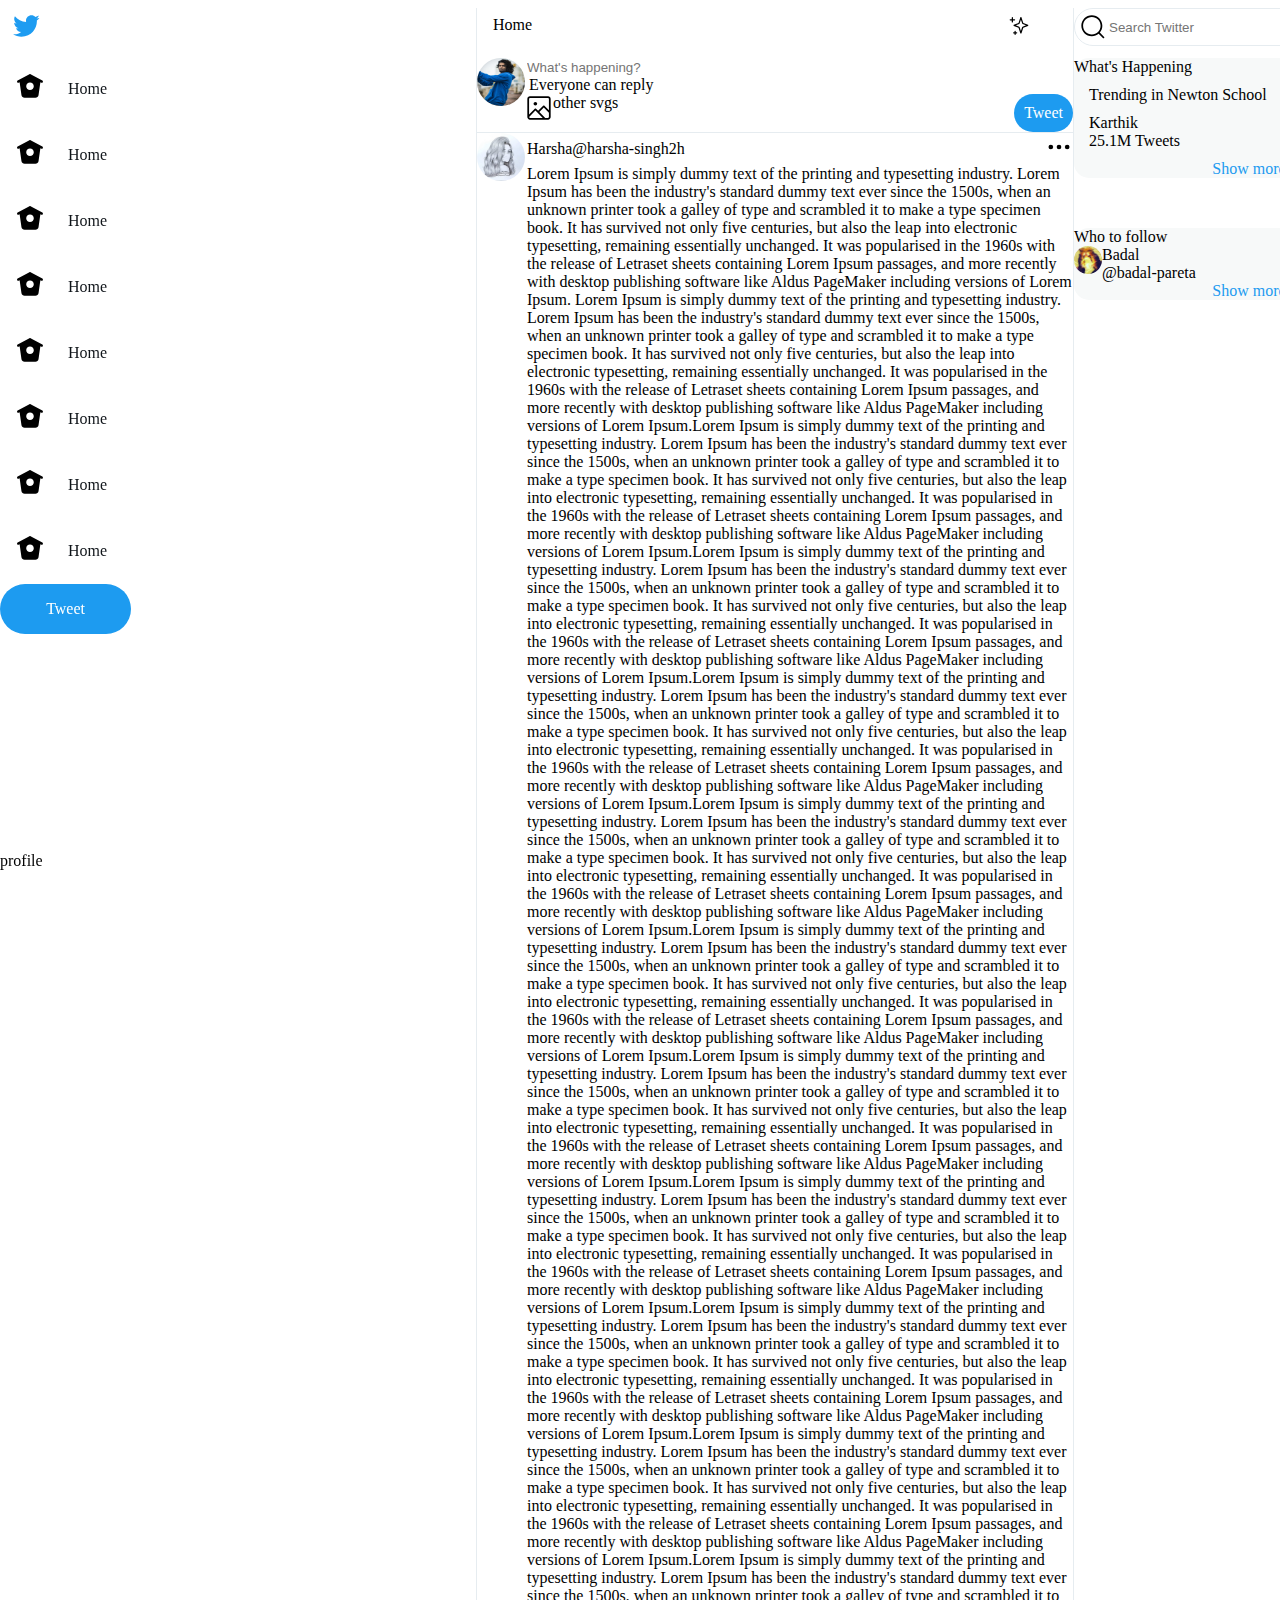
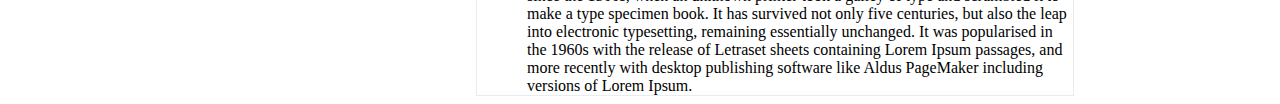
==== index.html @ 601ad422 "file structure change" ====
<!DOCTYPE html>
<html lang="en">
  <head>
    <meta charset="UTF-8" />
    <meta http-equiv="X-UA-Compatible" content="IE=edge" />
    <meta name="viewport" content="width=device-width, initial-scale=1.0" />
    <title>Twitter using flex</title>
    <link rel="stylesheet" href="src/css/style.css" />
    <script src="src/sample.js"></script>
  </head>
  <body>
    <!-- layout -->
    <div class="layout">
      <!-- header -->
      <header>
        <div class="header__container-fixed">
          <div class="header__container">
            <div class="nav__container">
              <div class="nav__container-inner">
                <div class="logo-container">
                  <a href="">
                    <img
                      class="brand"
                      src="src/images/svg/twitter.svg"
                      alt=""
                  /></a>
                </div>
                <div class="nav">
                  <div class="nav__block">
                    <a href="" class="nav__block-link">
                      <img
                        class="logo"
                        src="src/images/svg/home-active.svg"
                        alt=""
                      />
                      <span class="nav__block--name">Home</span>
                    </a>
                  </div>

                  <!-- other nav items -->
                  <div class="nav__block">
                    <a href="" class="nav__block-link">
                      <img
                        class="logo"
                        src="src/images/svg/home-active.svg"
                        alt=""
                      />
                      <span class="nav__block--name">Home</span>
                    </a>
                  </div>
                  <div class="nav__block">
                    <a href="" class="nav__block-link">
                      <img
                        class="logo"
                        src="src/images/svg/home-active.svg"
                        alt=""
                      />
                      <span class="nav__block--name">Home</span>
                    </a>
                  </div>
                  <div class="nav__block">
                    <a href="" class="nav__block-link">
                      <img
                        class="logo"
                        src="src/images/svg/home-active.svg"
                        alt=""
                      />
                      <span class="nav__block--name">Home</span>
                    </a>
                  </div>
                  <div class="nav__block">
                    <a href="" class="nav__block-link">
                      <img
                        class="logo"
                        src="src/images/svg/home-active.svg"
                        alt=""
                      />
                      <span class="nav__block--name">Home</span>
                    </a>
                  </div>
                  <div class="nav__block">
                    <a href="" class="nav__block-link">
                      <img
                        class="logo"
                        src="src/images/svg/home-active.svg"
                        alt=""
                      />
                      <span class="nav__block--name">Home</span>
                    </a>
                  </div>
                  <div class="nav__block">
                    <a href="" class="nav__block-link">
                      <img
                        class="logo"
                        src="src/images/svg/home-active.svg"
                        alt=""
                      />
                      <span class="nav__block--name">Home</span>
                    </a>
                  </div>
                  <div class="nav__block">
                    <a href="" class="nav__block-link">
                      <img
                        class="logo"
                        src="src/images/svg/home-active.svg"
                        alt=""
                      />
                      <span class="nav__block--name">Home</span>
                    </a>
                  </div>
                </div>
              </div>
              <div class="tweet__button">
                <div class="tweet__button-inner">
                  <a href="">
                    <div class="tweet__button-actual">Tweet</div>
                  </a>
                </div>
              </div>
            </div>
            <div class="profile">profile</div>
          </div>
        </div>
      </header>

      <!-- main -->
      <div class="content__main">
        <!-- tweets -->
        <div class="tweets-bar">
          <div class="head__container">
            <div class="head__container-inner">
              <div class="head">
                <div class="head__name">Home</div>
                <div class="top__tweets">
                  <a href=""
                    ><img
                      class="top_tweets-logo"
                      src="src/images/svg/top-tweets.svg"
                      alt=""
                  /></a>
                </div>
              </div>
            </div>
          </div>
          <div class="tweets__container">
            <div class="tweet__main">
              <div>
                <img
                  class="profile"
                  src="src/images/jpeg/profile-pic-1.jpg"
                  alt=""
                  class="author__logo"
                />
              </div>
              <div class="tweet__input">
                <div class="input__text">
                  <input
                    id="tweet-input"
                    type="text"
                    placeholder="What's happening?"
                  />
                </div>
                <div class="tweet__visibility">
                  <div class="tweet__visibility-inner">
                    <img
                      src="src/images/svg/globe.svg"
                      class="tweet__visibility-svg"
                      alt=""
                    />
                    <span class="tweet__visibility-choice"
                      >Everyone can reply</span
                    >
                  </div>
                </div>
                <div class="tweet__addons">
                  <div class="tweet__addons-svgs">
                    <div class="svg__block">
                      <img src="src/images/svg/media.svg" alt="" />
                    </div>
                    <div>other svgs</div>
                  </div>

                  <div class="tweet__addons-button">Tweet</div>
                </div>
              </div>
            </div>
            <div class="tweet__populate">
              <div class="tweet__block">
                <div class="tweet__block-profile">
                  <img
                    class="tweet__logo"
                    src="src/images/jpeg/harsha.jpg"
                    alt=""
                  />
                </div>
                <div class="tweet__block-content">
                  <div class="tweet__block-misc">
                    <div class="tweet__block-slug">
                      <div class="tweet__block-author-details">
                        <div class="tweet__block-author-name">Harsha</div>
                        <div class="tweet__block-author-slug">
                          @harsha-singh
                        </div>
                      </div>
                      <div class="tweet__block-publish-time">2h</div>
                    </div>
                    <div class="tweet__block-ellipsis">
                      <img
                        class="ellipsis"
                        src="src/images/svg/kebab-menu.svg"
                        alt=""
                      />
                    </div>
                  </div>
                  <div class="tweet__block-tweet">
                    Lorem Ipsum is simply dummy text of the printing and
                    typesetting industry. Lorem Ipsum has been the industry's
                    standard dummy text ever since the 1500s, when an unknown
                    printer took a galley of type and scrambled it to make a
                    type specimen book. It has survived not only five centuries,
                    but also the leap into electronic typesetting, remaining
                    essentially unchanged. It was popularised in the 1960s with
                    the release of Letraset sheets containing Lorem Ipsum
                    passages, and more recently with desktop publishing software
                    like Aldus PageMaker including versions of Lorem Ipsum.
                    Lorem Ipsum is simply dummy text of the printing and
                    typesetting industry. Lorem Ipsum has been the industry's
                    standard dummy text ever since the 1500s, when an unknown
                    printer took a galley of type and scrambled it to make a
                    type specimen book. It has survived not only five centuries,
                    but also the leap into electronic typesetting, remaining
                    essentially unchanged. It was popularised in the 1960s with
                    the release of Letraset sheets containing Lorem Ipsum
                    passages, and more recently with desktop publishing software
                    like Aldus PageMaker including versions of Lorem Ipsum.Lorem
                    Ipsum is simply dummy text of the printing and typesetting
                    industry. Lorem Ipsum has been the industry's standard dummy
                    text ever since the 1500s, when an unknown printer took a
                    galley of type and scrambled it to make a type specimen
                    book. It has survived not only five centuries, but also the
                    leap into electronic typesetting, remaining essentially
                    unchanged. It was popularised in the 1960s with the release
                    of Letraset sheets containing Lorem Ipsum passages, and more
                    recently with desktop publishing software like Aldus
                    PageMaker including versions of Lorem Ipsum.Lorem Ipsum is
                    simply dummy text of the printing and typesetting industry.
                    Lorem Ipsum has been the industry's standard dummy text ever
                    since the 1500s, when an unknown printer took a galley of
                    type and scrambled it to make a type specimen book. It has
                    survived not only five centuries, but also the leap into
                    electronic typesetting, remaining essentially unchanged. It
                    was popularised in the 1960s with the release of Letraset
                    sheets containing Lorem Ipsum passages, and more recently
                    with desktop publishing software like Aldus PageMaker
                    including versions of Lorem Ipsum.Lorem Ipsum is simply
                    dummy text of the printing and typesetting industry. Lorem
                    Ipsum has been the industry's standard dummy text ever since
                    the 1500s, when an unknown printer took a galley of type and
                    scrambled it to make a type specimen book. It has survived
                    not only five centuries, but also the leap into electronic
                    typesetting, remaining essentially unchanged. It was
                    popularised in the 1960s with the release of Letraset sheets
                    containing Lorem Ipsum passages, and more recently with
                    desktop publishing software like Aldus PageMaker including
                    versions of Lorem Ipsum.Lorem Ipsum is simply dummy text of
                    the printing and typesetting industry. Lorem Ipsum has been
                    the industry's standard dummy text ever since the 1500s,
                    when an unknown printer took a galley of type and scrambled
                    it to make a type specimen book. It has survived not only
                    five centuries, but also the leap into electronic
                    typesetting, remaining essentially unchanged. It was
                    popularised in the 1960s with the release of Letraset sheets
                    containing Lorem Ipsum passages, and more recently with
                    desktop publishing software like Aldus PageMaker including
                    versions of Lorem Ipsum.Lorem Ipsum is simply dummy text of
                    the printing and typesetting industry. Lorem Ipsum has been
                    the industry's standard dummy text ever since the 1500s,
                    when an unknown printer took a galley of type and scrambled
                    it to make a type specimen book. It has survived not only
                    five centuries, but also the leap into electronic
                    typesetting, remaining essentially unchanged. It was
                    popularised in the 1960s with the release of Letraset sheets
                    containing Lorem Ipsum passages, and more recently with
                    desktop publishing software like Aldus PageMaker including
                    versions of Lorem Ipsum.Lorem Ipsum is simply dummy text of
                    the printing and typesetting industry. Lorem Ipsum has been
                    the industry's standard dummy text ever since the 1500s,
                    when an unknown printer took a galley of type and scrambled
                    it to make a type specimen book. It has survived not only
                    five centuries, but also the leap into electronic
                    typesetting, remaining essentially unchanged. It was
                    popularised in the 1960s with the release of Letraset sheets
                    containing Lorem Ipsum passages, and more recently with
                    desktop publishing software like Aldus PageMaker including
                    versions of Lorem Ipsum.Lorem Ipsum is simply dummy text of
                    the printing and typesetting industry. Lorem Ipsum has been
                    the industry's standard dummy text ever since the 1500s,
                    when an unknown printer took a galley of type and scrambled
                    it to make a type specimen book. It has survived not only
                    five centuries, but also the leap into electronic
                    typesetting, remaining essentially unchanged. It was
                    popularised in the 1960s with the release of Letraset sheets
                    containing Lorem Ipsum passages, and more recently with
                    desktop publishing software like Aldus PageMaker including
                    versions of Lorem Ipsum.Lorem Ipsum is simply dummy text of
                    the printing and typesetting industry. Lorem Ipsum has been
                    the industry's standard dummy text ever since the 1500s,
                    when an unknown printer took a galley of type and scrambled
                    it to make a type specimen book. It has survived not only
                    five centuries, but also the leap into electronic
                    typesetting, remaining essentially unchanged. It was
                    popularised in the 1960s with the release of Letraset sheets
                    containing Lorem Ipsum passages, and more recently with
                    desktop publishing software like Aldus PageMaker including
                    versions of Lorem Ipsum.Lorem Ipsum is simply dummy text of
                    the printing and typesetting industry. Lorem Ipsum has been
                    the industry's standard dummy text ever since the 1500s,
                    when an unknown printer took a galley of type and scrambled
                    it to make a type specimen book. It has survived not only
                    five centuries, but also the leap into electronic
                    typesetting, remaining essentially unchanged. It was
                    popularised in the 1960s with the release of Letraset sheets
                    containing Lorem Ipsum passages, and more recently with
                    desktop publishing software like Aldus PageMaker including
                    versions of Lorem Ipsum.Lorem Ipsum is simply dummy text of
                    the printing and typesetting industry. Lorem Ipsum has been
                    the industry's standard dummy text ever since the 1500s,
                    when an unknown printer took a galley of type and scrambled
                    it to make a type specimen book. It has survived not only
                    five centuries, but also the leap into electronic
                    typesetting, remaining essentially unchanged. It was
                    popularised in the 1960s with the release of Letraset sheets
                    containing Lorem Ipsum passages, and more recently with
                    desktop publishing software like Aldus PageMaker including
                    versions of Lorem Ipsum.
                  </div>
                </div>
              </div>
            </div>
          </div>
        </div>
        <!-- misc -->
        <div class="misc-bar">
          <div class="search">
            <div class="search__padding">
              <div class="search__icon">
                <img
                  class="search__icon-svg"
                  src="src/images/svg/search.svg"
                  alt=""
                />
              </div>
              <div class="search__input">
                <input
                  class="search__input-box"
                  type="text"
                  placeholder="Search Twitter"
                />
              </div>
            </div>
          </div>
          <div class="misc__inner">
            <!-- <div class="whats-happening">
              <div class="whats-happening__block">
                <div class="whats-happening__heading">What's happening</div>
              </div>

              <div class="whats-happening__block">
                <div class="whats-happening__meta-information">
                  Trending in India
                </div>
                <div class="whats-happening__trend-name">#Spiderman</div>
                <div class="whats-happening__meta-information">210K tweets</div>
              </div>

              <div class="whats-happening__block">
                <div class="whats-happening__meta-information">
                  Trending in India
                </div>
                <div class="whats-happening__trend-name">#NewtonSchool</div>
                <div class="whats-happening__meta-information">50K tweets</div>
              </div>

              <div class="whats-happening__block">
                <div class="whats-happening__meta-information">
                  Trending - Trending
                </div>
                <div class="whats-happening__trend-name">#TobyMaquire</div>
                <div class="whats-happening__meta-information">500K tweets</div>
              </div>

              <div class="whats-happening__block">
                <div class="whats-happening__meta-information"></div>
                <div class="whats-happening__trend-name">#Ashes</div>
                <div class="whats-happening__meta-information">210k tweets</div>
              </div>

              <div class="whats-happening__block">
                <div class="whats-happening__footer">
                  <a href="">Show more</a>
                </div>
              </div>
            </div>
            <div class="who-to-follow">
              <div class="who-to-follow__block">
                <div class="who-to-follow__heading">Who to follow</div>
              </div>

              <div class="who-to-follow__block">
                <div class="who-to-follow__inner-left">
                  <img
                    class="who-to-follow__author-logo"
                    src="../src/images/jpeg/harsha.jpg"
                    alt=""
                  />
                  <div class="who-to-follow__content">
                    <div>
                      <div class="who-to-follow__author-name">Harsha</div>
                      <div class="who-to-follow__author-slug">
                        @harsha-singh
                      </div>
                    </div>
                  </div>
                </div>
                <div class="who-to-follow__button">Follow</div>
              </div>

              <div class="who-to-follow__block">
                <div class="who-to-follow__inner-left">
                  <img
                    class="who-to-follow__author-logo"
                    src="../src/images/jpeg/badal.png"
                    alt=""
                  />
                  <div class="who-to-follow__content">
                    <div>
                      <div class="who-to-follow__author-name">Badal</div>
                      <div class="who-to-follow__author-slug">
                        @badal-pareta
                      </div>
                    </div>
                  </div>
                </div>
                <div class="who-to-follow__button">Follow</div>
              </div>

              <div class="who-to-follow__block">
                <div class="who-to-follow__inner-left">
                  <img
                    class="who-to-follow__author-logo"
                    src="../src/images/jpeg/tuhin.jpg"
                    alt=""
                  />
                  <div class="who-to-follow__content">
                    <div>
                      <div class="who-to-follow__author-name">Tuhin</div>
                      <div class="who-to-follow__author-slug">
                        @tuhin-bhomwick
                      </div>
                    </div>
                  </div>
                </div>
                <div class="who-to-follow__button">Follow</div>
              </div>

              <div class="who-to-follow__block">
                <div class="who-to-follow__inner-left">
                  <img
                    class="who-to-follow__author-logo"
                    src="../src/images/jpeg/raghav.jpg"
                    alt=""
                  />
                  <div class="who-to-follow__content">
                    <div>
                      <div class="who-to-follow__author-name">Raghav</div>
                      <div class="who-to-follow__author-slug">
                        @ragavendhar-chouhan
                      </div>
                    </div>
                  </div>
                </div>
                <div class="who-to-follow__button">Follow</div>
              </div>
            </div> -->
            <div class="whats-happening">
                        <div class="whats-happening__head">
                            What's Happening
                        </div>
                        <div class="whats-happening__block">
                            <div class="whats-happening__slug">
                                <div class="whats-happening__head__slug-misc">
                                    Trending in Newton School
                                </div>
                                <div class="whats-happening__head__slug-ellipsis">
                                    <img class = "ellpisis" src="src/images/svg/kebab-menu.svg" alt="">
                                </div>
                            </div>
                            <div class="whats-happening__content">
                                Karthik
                            </div>
                            <div class="whats-happening__slug">
                                25.1M Tweets
                            </div>
                        </div>
                        <div class="whats-happening__show-more">
                            <a href=""> Show more</a>
                        </div>
                    </div>
                    <div class="whats-happening">
                        <div class="whats-happening__head">
                            Who to follow
                        </div>
                        <div class="who-to-follow__block">
                            <div class="who-to-follow__left">
                                <div class="who-to-follow__image">
                                    <img src="src/images/jpeg/badal.png" alt="">
                                </div>
                                <div class="whats-happening__profile">
                                    <div class="who-to-follow__author-name">
                                        Badal
                                    </div>
                                    <div class="who-to-follow__author-slug">
                                        @badal-pareta
                                    </div>
                                </div>
                            </div>
                            <div class="who-to-follow__right">
                                <div class="follow">Follow</div>
                            </div>
                        </div>
                        <div class="whats-happening__show-more">
                            <a href=""> Show more</a>
                        </div>
                    </div>
          </div>
        </div>
      </div>
    </div>
  </body>
</html>
---- src/css/style.css ----
:root {
    --twitter-blue: #1D9BF0;
    --primary-white: white;
    --primary-grey: #F7F9F9;
    --hover-grey: rgba(15, 20, 25, 0.1);
    --primary-black :rgb(15, 20, 25);
}
* {
    box-sizing: border-box;
}
body {
    /* position: absolute; */
    width: 100vw;
}
a {
    text-decoration: none;
    color: var(--twitter-blue);
}
input {
    border: 0px solid;
}
textarea:focus, input:focus {
    outline: none;
}
.layout {
    display: flex;
    width: 100vw;
    flex-direction: row;
    justify-content: center;
    
}

header{
    /* flex-basis: auto; */
    flex-basis: 468px;
    /* flex-shrink:0; */
    height:100vh;
    display: flex;
    justify-content: flex-end;
    align-content: flex-end;
}
.header__container-fixed {
    display: flex;
    flex-basis: 275px;
    top: 0;
    left:0;
    bottom:0;
    position: fixed;
    /* width:100%; */
    height: 100vh;
}
.header__container {
    flex-basis: 150px;;
    display: flex;
    flex-direction: column;
    justify-content: space-between;
    align-content: flex-end;
    height: 100%;
    width: 100%;
}

.nav__container {
    display: flex;
    flex-direction: column;
}
.nav__container-inner {
    display: flex;
    flex-direction: column;
}
.logo-container {
    display: flex;
    padding: 12px;
}
.brand {
    height: 28px;
    filter: invert(48%) sepia(81%) saturate(2816%) hue-rotate(183deg) brightness(104%) contrast(89%);
}
.logo {
    height: 28px;
}





.nav {
    display: flex;
    flex-direction: column;
    align-content: center;
    
}
.nav__block {
    padding: 1rem;
    display: flex;
    align-content: center;
}
.nav__block:hover {
    border-radius: 9999px;
    background-color: var(--hover-grey);
}
.nav__block-link {
    display: flex;
    align-content: center;
    color: var(--primary-black);
}
.nav__block--name {
    padding: 0.5rem;
    margin-left: 1rem;
}

.tweet__button {
    display: flex;
    justify-content: center;
    background-color: var(--twitter-blue);
    color: var(--primary-white);
    border-radius: 9999px;
    padding: 1rem;

}
.tweet__button-actual {
    color: var(--primary-white);
}
.content__main{
    flex-basis: 568px;
    flex-grow: 1;
    display: flex;
    overflow: auto;
}

.tweets-bar{
    border-left: 1px solid #e6ecf0;
    border-right: 1px solid #e6ecf0;
    display:flex;
    flex-direction: column;
    flex-basis: 598px;
    flex-shrink:0;
}
.head__container {
    
}
.head__container-inner {
    position: fixed;
    top: 0;
    background-color: white;
    width:568px;

}

.head {
   
    display: flex;
    justify-content: space-between;
    padding: 1rem;
}

.head__name {

}

.top__tweets {
    width: 20px;
    height: 20px;
}
.top__tweets-logo{
   
}

.tweets__container {
    margin-top: 50px;
    /* position: absolute; */
    overflow-y: auto;
    flex-grow: 1;
    display: flex;
    flex-direction: column;
}

.tweet__main {
    display: flex;
    width: 100%;
    border-bottom: 1px solid #e6ecf0;
}

.profile {
    height: 48px;
    width: 48px;
    /* object-fit: fill; */
    border-radius: 50%;
}
.tweet__input {
    display: flex;
    flex-direction: column;
    width: 100%;
    
}

.input__text {
    width: 100%;
}

input {
    width: 80%;
}

.tweet__addons {
    display: flex;
    justify-content: space-between;
}
.tweet__addons-svgs {
    display: flex;
    flex-direction: row;
}

.svg__block {
    width: 28px;
    height: 28px;
}
.tweet__addons-button {
    border-radius: 9999px;
    padding: 10px;
    background-color: var(--twitter-blue);
    color: var(--primary-white);
}

.tweet__populate {
    display: flex;
    flex-direction: column;
}

.tweet__block {
    display: flex;
    border-bottom: 1px solid #e6ecf0;
}

.tweet__block-profile {
    width: 48px;
    height: 48px;
    margin-right: 2px;
}
.tweet__logo {
    width: 48px;
    height: 48px;
    border-radius: 50%;
    object-fit: fill;
}

.tweet__block-content {
    display: flex;
    flex-direction: column;
    width: 100%;
    
    
}
.tweet__block-misc {
    display: flex;
    justify-content: space-between;
    align-items: center;
}
.tweet__block-slug {
    display: flex;
    
   
}

.tweet__block-author-details {
    display: flex;
    
}

.tweet__block-author-slug {

}

.tweet__block-publish-time {

}

.tweet__block-ellipsis img{
    width: 28px;
    height: 28px;
}

.tweet__block-tweet {

}

.misc-bar{
    width: 350px;
    display: flex;
    flex-shrink: 0;
    flex-direction: column;
}
.search{
    position: fixed;
    width: 350px;
    border: 1px solid #e6ecf0;
    border-radius: 9999px;
    display: flex;
    background-color: var(--primary-white);
}
.search__padding {
    display: flex;
    align-content: center;
    padding: 4px;
}

.search__icon {
    width: 28px;
    height: 28px;
}
.search__icon-svg {
    width: 28px;
    height: 28px;
}

.search__input {
    border: 0px solid;
    display: flex;
    align-content: center;
    width: 100%;
}
.search__input-box {
    padding: 2px;
    width: 100%;
}

.misc__inner {
    display: flex;
    flex-direction: column;
}
.whats-happening {
    margin-top: 50px;
    display: flex;
    flex-direction: column;
    border-radius: 15px;
    background-color: var(--primary-grey);
}

.whats-happening__head {
    display: flex;
    
    width: 100%;
}

.whats-happening__block {
    padding: 10px 15px;
}

.whats-happening__block:not(:first-child):hover {
    background-color: #E7E7E8;
    cursor: pointer;
    
}
.whats-happening__show-more:hover {
    background-color: #E7E7E8;
    cursor: pointer;
    border-radius: 0 0 15px 15px;
}
.whats-happening__slug {
    display: flex;
    justify-content: space-between;
}

.whats-happening__head__slug {

}

.whats-happening__head__slug-ellipsis {
    height: 28px;
    width: 28px;
}
.whats-happening__head__slug-ellipsis:hover {
    border-radius: 50%;
    background-color: blue;
}

.ellipsis{
    width: 28px;
    height: 28px;
}
.whats-happening__show-more {
    display: flex;
    justify-content: center;
}
.who-to-follow__block {
    display: flex;
    justify-content: space-between;
}
.who-to-follow__block:not(:first-child):hover {
    background-color: #E7E7E8;
    cursor: pointer;
    
}
.who-to-follow__left {
    display: flex;

}

.who-to-follow__image {
    height: 28px;
    width: 28px;
   
}

.who-to-follow__image img{
    height: 28px;
    width: 28px;
    border-radius: 50%;
    object-fit: fill;
}

.who-to-follow__profile {

}
/* .whats-happening {
    background-color: #F7F9F9;
    border-radius: 15px;
    margin-top: 10px;
}

.whats-happening__block {
    padding: 10px 15px;
}

.whats-happening__block a {
    color: #37A6F1;
    text-decoration: none;
}
.whats-happening__block:not(:first-child):hover {
    background-color: #E7E7E8;
    cursor: pointer;
    
}
.whats-happening__block:last-child:hover {
    background-color: #E7E7E8;
    cursor: pointer;
    border-radius: 0 15px 0 15px;
}

.whats-happening__heading {
    font-size: 19px;
    font-weight: 800;
    color: #0F1419;
}

.whats-happening__meta-information {
    font-size: 13px;
    font-weight: 400;
    color: #536471;
}

.whats-happening__trend-name {
    font-size: 15px;
    font-weight: 700;
    color: #000000;
    margin-bottom: 5px;
    margin-top: 5px;
}

.who-to-follow {
    background-color: #F7F9F9;
    border-radius: 15px;
    margin-top: 10px;
}

.who-to-follow__block {
    padding: 10px 15px;
    display: flex;
    align-items: center;
}
.who-to-follow__block:not(:first-child):hover {
    background-color: #E7E7E8;
    cursor: pointer;
}
.who-to-follow__block:last-child:hover {
    background-color: #E7E7E8;
    cursor: pointer;
    border-radius: 0 15px 0 15px;
}


.who-to-follow__author-logo {
    width: 49px;
    height: 49px;
    border-radius: 50%;
    object-fit: fill;
    margin-right: 10px;
}

.who-to-follow__content {
    
}
.who-to-follow__author-name {
    font-size: 15px;
    font-weight: 700;
    color: #000000;
    margin-bottom: 5px;
    margin-top: 5px;
}

.who-to-follow__author-slug {
    
}
.who-to-follow__heading {
    font-size: 19px;
    font-weight: 800;
    color: #0F1419;
}

.who-to-follow__button {
    
} */


@media (max-width: 1286) {
    .header__container-fixed {
        width: 150px;
    }
    .nav__block--name {
        visibility: hidden;
        flex: fit-content;
    }
}
@media (max-width: 1000px) {
    .misc-bar {
        visibility: hidden;
    }
}

/* @media (max-width:){

} */
@media (max-height: 700px) {

}

@media (max-height: 620px) {

}
@media (max-height: 500px) {

}
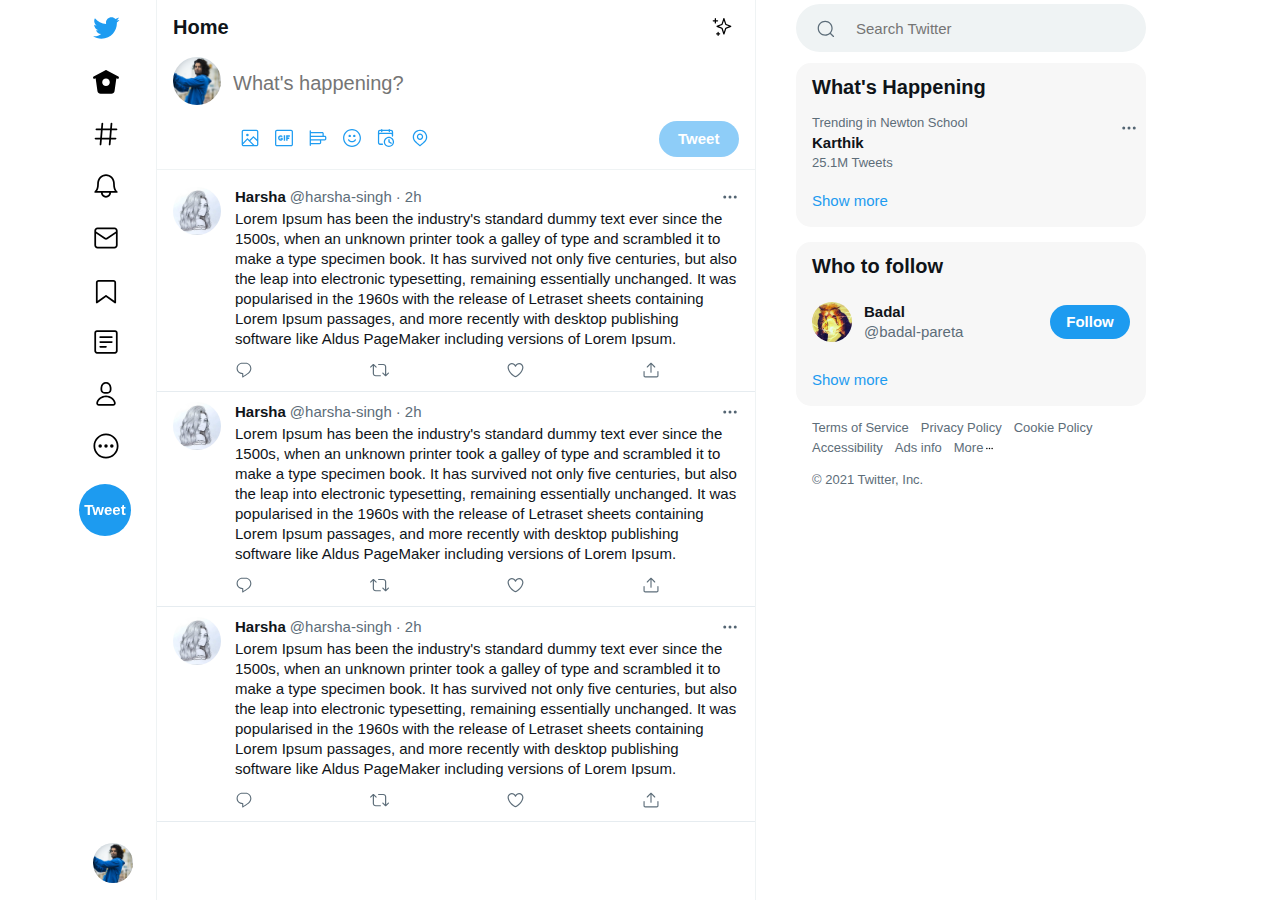
==== commit c6258f49: "Css Updated" ====
--- a/index.html
+++ b/index.html
@@ -5,505 +5,486 @@
     <meta http-equiv="X-UA-Compatible" content="IE=edge" />
     <meta name="viewport" content="width=device-width, initial-scale=1.0" />
     <title>Twitter using flex</title>
-    <link rel="stylesheet" href="src/css/style.css" />
-    <script src="src/sample.js"></script>
+    <!-- <link rel="stylesheet" href="src/css/style.css" /> -->
+    <link rel="stylesheet" href="./src/css/blocks/test.css">
+    <link rel="stylesheet" href="./src/css/blocks/layout.css">
+    <link rel="stylesheet" href="./src/css/blocks/global.css">
+    <!-- <link rel="stylesheet" href="./src/css/blocks/header.css">
+    <link rel="stylesheet" href="./src/css/blocks/main.css">
+    <link rel="stylesheet" href="./src/css/blocks/tweet-input.css">
+    <link rel="stylesheet" href="./src/css/blocks/tweet-populate.css">
+    <link rel="stylesheet" href="./src/css/blocks/misc-bar.css">
+    <link rel="stylesheet" href="./src/css/blocks/whats-happening.css">
+    <link rel="stylesheet" href="./src/css/blocks/who-to-follow.css">
+    <link rel="stylesheet" href="./src/css/blocks/screen-responsive.css">
+    <link rel="stylesheet" href="./src/css/blocks/device-responsive.css"> -->
+    <!-- <script src="./script.js"></script> -->
+    <style>
+      @font-face {
+      font-family: TwitterChirpExtendedHeavy;
+      src: url(https://abs.twimg.com/fonts/v1/chirp-extended-heavy-web.woff2) format('woff2');
+      src: url(https://abs.twimg.com/fonts/v1/chirp-extended-heavy-web.woff) format('woff');
+      font-weight: 800;
+      font-style: 'normal';
+      font-display: 'swap';
+    }
+    @font-face {
+      font-family: TwitterChirp;
+      src: url(https://abs.twimg.com/fonts/v2/chirp-regular-web.woff2) format('woff2');
+      src: url(https://abs.twimg.com/fonts/v2/chirp-regular-web.woff) format('woff');
+      font-weight: 400;
+      font-style: 'normal';
+      font-display: 'swap';
+    }
+    @font-face {
+      font-family: TwitterChirp;
+      src: url(https://abs.twimg.com/fonts/v2/chirp-medium-web.woff2) format('woff2');
+      src: url(https://abs.twimg.com/fonts/v2/chirp-medium-web.woff) format('woff');
+      font-weight: 500;
+      font-style: 'normal';
+      font-display: 'swap';
+    }
+    @font-face {
+      font-family: TwitterChirp;
+      src: url(https://abs.twimg.com/fonts/v2/chirp-bold-web.woff2) format('woff2');
+      src: url(https://abs.twimg.com/fonts/v2/chirp-bold-web.woff) format('woff');
+      font-weight: 700;
+      font-style: 'normal';
+      font-display: 'swap';
+    }
+    @font-face {
+      font-family: TwitterChirp;
+      src: url(https://abs.twimg.com/fonts/v2/chirp-heavy-web.woff2) format('woff2');
+      src: url(https://abs.twimg.com/fonts/v2/chirp-heavy-web.woff) format('woff');
+      font-weight: 800;
+      font-style: 'normal';
+      font-display: 'swap';
+    }
+    </style>  
   </head>
   <body>
-    <!-- layout -->
-    <div class="layout">
-      <!-- header -->
-      <header>
-        <div class="header__container-fixed">
-          <div class="header__container">
-            <div class="nav__container">
-              <div class="nav__container-inner">
-                <div class="logo-container">
-                  <a href="">
-                    <img
-                      class="brand"
-                      src="src/images/svg/twitter.svg"
-                      alt=""
-                  /></a>
+      <div class="layout">
+          <div class="one">
+            <div class="one__one">
+              <div class="one__one-inner">
+                <div class="top">
+                  <div class="logo-box">
+                    <h1 class="logo__container">
+                      <img class = "twitter" src="./src/images/svg/twitter.svg" alt="">
+                    </h1>
+                  </div>
+                  <div class="nav">
+                    <div class="options__container">
+                      <a class="options">
+                        <div class="menu__item">
+                          <div class="menu__item-hover">
+                            <img class = "icons" src="./src/images/svg/home-active.svg" alt="">
+                            <span class="icon__desc--active">Home</span>
+                          </div>
+                        </div>
+                      </a>
+                      <a class="options">
+                        <div class="menu__item">
+                          <span class="menu__item-hover">
+                            <img class = "icons" src="./src/images/svg/explore.svg" alt="">
+                            <span class="icon__desc">Explore</span>
+                          </span>
+                        </div>
+                      </a>
+                      <a class="options">
+                        <div class="menu__item">
+                          <span class="menu__item-hover">
+                            <img class = "icons" src="./src/images/svg/notifications.svg" alt="">
+                            <span class="icon__desc">Notifications</span>
+                          </span>
+                        </div>
+                      </a>
+                      <a class="options">
+                        <div class="menu__item">
+                          <span class="menu__item-hover">
+                            <img class = "icons" src="./src/images/svg/messages.svg" alt="">
+                            <span class="icon__desc">Messages</span>
+                          </span>
+                        </div>
+                      </a>
+                      <a class="options extra__menu extra__menu-2">
+                        <div class="menu__item">
+                          <span class="menu__item-hover">
+                            <img class = "icons" src="./src/images/svg/bookmarks.svg" alt="">
+                            <span class="icon__desc">Bookmarks</span>
+                          </span>
+                        </div>
+                      </a>
+                      <a class="options extra__menu extra__menu-2">
+                        <div class="menu__item">
+                          <span class="menu__item-hover">
+                            <img class = "icons" src="./src/images/svg/lists.svg" alt="">
+                            <span class="icon__desc">Lists</span>
+                          </span>
+                        </div>
+                      </a>
+                      <a class="options extra__menu-2">
+                        <div class="menu__item"><span class="menu__item-hover">
+                          <img class = "icons" src="./src/images/svg/profile.svg" alt="">
+                          <span class="icon__desc">profile</span>
+                        </span>
+                        </div>
+                      </a>
+                      <a class="options extra__menu-2">
+                        <div class="menu__item">
+                          <span class="menu__item-hover">
+                            <img class = "icons" src="./src/images/svg/more.svg" alt="">
+                            <span class="icon__desc">More</span></div>
+                          </span>
+                      </a>
+                    </div>
+                    <div class="button">
+                      <div class="tweet-button__primary">
+                        <span class="tweet__now">Tweet</span>
+                      </div>
+                    </div>
+                    <!-- <div class="button--alternative"></div> -->
+                  </div>
                 </div>
-                <div class="nav">
-                  <div class="nav__block">
-                    <a href="" class="nav__block-link">
-                      <img
-                        class="logo"
-                        src="src/images/svg/home-active.svg"
-                        alt=""
-                      />
-                      <span class="nav__block--name">Home</span>
-                    </a>
-                  </div>
-
-                  <!-- other nav items -->
-                  <div class="nav__block">
-                    <a href="" class="nav__block-link">
-                      <img
-                        class="logo"
-                        src="src/images/svg/home-active.svg"
-                        alt=""
-                      />
-                      <span class="nav__block--name">Home</span>
-                    </a>
-                  </div>
-                  <div class="nav__block">
-                    <a href="" class="nav__block-link">
-                      <img
-                        class="logo"
-                        src="src/images/svg/home-active.svg"
-                        alt=""
-                      />
-                      <span class="nav__block--name">Home</span>
-                    </a>
-                  </div>
-                  <div class="nav__block">
-                    <a href="" class="nav__block-link">
-                      <img
-                        class="logo"
-                        src="src/images/svg/home-active.svg"
-                        alt=""
-                      />
-                      <span class="nav__block--name">Home</span>
-                    </a>
-                  </div>
-                  <div class="nav__block">
-                    <a href="" class="nav__block-link">
-                      <img
-                        class="logo"
-                        src="src/images/svg/home-active.svg"
-                        alt=""
-                      />
-                      <span class="nav__block--name">Home</span>
-                    </a>
-                  </div>
-                  <div class="nav__block">
-                    <a href="" class="nav__block-link">
-                      <img
-                        class="logo"
-                        src="src/images/svg/home-active.svg"
-                        alt=""
-                      />
-                      <span class="nav__block--name">Home</span>
-                    </a>
-                  </div>
-                  <div class="nav__block">
-                    <a href="" class="nav__block-link">
-                      <img
-                        class="logo"
-                        src="src/images/svg/home-active.svg"
-                        alt=""
-                      />
-                      <span class="nav__block--name">Home</span>
-                    </a>
-                  </div>
-                  <div class="nav__block">
-                    <a href="" class="nav__block-link">
-                      <img
-                        class="logo"
-                        src="src/images/svg/home-active.svg"
-                        alt=""
-                      />
-                      <span class="nav__block--name">Home</span>
-                    </a>
-                  </div>
-                </div>
-              </div>
-              <div class="tweet__button">
-                <div class="tweet__button-inner">
-                  <a href="">
-                    <div class="tweet__button-actual">Tweet</div>
-                  </a>
+                <div class="bottom">
+                  <!-- profile -->
+                  <div class="bottom__inner">
+                    <div class="bottom__left">
+                      <img class = "profile" src="./src/images/jpeg/profile-pic-1.jpg" alt="">
+                      <div class="profile__desc">
+                        <div class="profile__name"> Karthik</div>
+                        <div class="profile__slug">@ItsJustKarthik</div>
+                      </div>
+                      
+                    </div>
+                    <div class="bottom__right">
+                      <img class = "profile__kebab" src="./src/images/svg/kebab-menu.svg" alt="">
+                    </div>
+                  </div>
                 </div>
               </div>
             </div>
-            <div class="profile">profile</div>
+            
           </div>
-        </div>
-      </header>
+          <div class="two">
+            <div class="two__inner">
+              <div class="two__one">
+                <div class="two__one-inner">
+                  <div class="head">
+                    <div class="head__inner">
 
-      <!-- main -->
-      <div class="content__main">
-        <!-- tweets -->
-        <div class="tweets-bar">
-          <div class="head__container">
-            <div class="head__container-inner">
-              <div class="head">
-                <div class="head__name">Home</div>
-                <div class="top__tweets">
-                  <a href=""
-                    ><img
-                      class="top_tweets-logo"
-                      src="src/images/svg/top-tweets.svg"
-                      alt=""
-                  /></a>
+                      <span class="home-primary">Home</span>
+                      <div class="top__tweets-container">
+                        
+                        <img class = "top__tweets-logo" src="./src/images/svg/top-tweets.svg" alt="">
+                      </div>
+                    </div>
+                  </div>
+                  <div class="tweet">
+                    <div class="tweet__inner">
+                      <div class="logo__box">
+                        
+                        <div class="tweet__logo">   
+                          <img class = "tweet__profile" src="./src/images/jpeg/profile-pic-1.jpg" alt="">
+                        </div>
+                      </div>
+                        <div class="tweet__container">  
+                          <div class="text-area__container">
+                            <input class = "text-area" type="text" placeholder="What's happening?">
+                          </div>
+                          <div class="icons__container">
+                            <div class="icons__container-left">
+                              <div class="icons__solo-container">
+                                <img class = "attach__icons" src="./src/images/svg/media.svg" alt="">
+                              </div>
+                              <div class="icons__solo-container">
+                                <img class = "attach__icons" src="./src/images/svg/gif.svg" alt="">
+                              </div>
+                              <div class="icons__solo-container">
+                                <img class = "attach__icons" src="./src/images/svg/poll.svg" alt="">
+                              </div>
+                              <div class="icons__solo-container">
+                                <img class = "attach__icons" src="./src/images/svg/emoji.svg" alt="">
+                              </div>
+                              <div class="icons__solo-container">
+                                <img class = "attach__icons" src="./src/images/svg/schedule.svg" alt="">
+                              </div>
+                              <div class="icons__solo-container">
+                                <img class = "attach__icons" src="./src/images/svg/location-pin.svg" alt="">
+                              </div>
+                            </div>
+                            <div class="icons__container-right">
+                              <div class="tweet-button__secondary">
+                                <span class="tweet-button__secondary-inner">Tweet</span>
+                              </div>
+                            </div>
+                          </div>
+
+                        </div>
+                    </div>
+                  </div>
+                  <div class="line-break__container">
+                    <div class="line-break"></div>
+                  </div>
+                  <div class="tweet__populate">
+                    <div class="tweet__block">
+                      <div class="tweet__block-profile">
+                        <img
+                          class="tweet__logo"
+                          src="src/images/jpeg/harsha.jpg"
+                          alt=""
+                        />
+                      </div>
+                      <div class="tweet__block-content">
+                        <div class="tweet__block-misc">
+                          <div class="tweet__block-slug">
+                            <div class="tweet__block-author-details">
+                              <div class="tweet__block-author-name">Harsha</div>
+                              <div class="tweet__block-author-slug">
+                                @harsha-singh
+                              </div>
+                            </div>
+                            <div class="tweet__block-dot">
+                              <span>&middot;</span>
+                            </div>
+                            <div class="tweet__block-publish-time">2h</div>
+                          </div>
+                          <div class="tweet__block-ellipsis">
+                            <div class="ellipsis-center">
+
+                              <img
+                              class="ellipsis"
+                              src="src/images/svg/kebab-menu.svg"
+                              alt=""
+                              />
+                            </div>
+                          </div>
+                        </div>
+                        <div class="tweet__block-tweet">
+                           Lorem Ipsum has been
+                          the industry's standard dummy text ever since the 1500s,
+                          when an unknown printer took a galley of type and scrambled
+                          it to make a type specimen book. It has survived not only
+                          five centuries, but also the leap into electronic
+                          typesetting, remaining essentially unchanged. It was
+                          popularised in the 1960s with the release of Letraset sheets
+                          containing Lorem Ipsum passages, and more recently with
+                          desktop publishing software like Aldus PageMaker including
+                          versions of Lorem Ipsum.
+                        </div>
+                        <div class="tweet__block-action__buttons">
+                          <div class="tweet__block-action__buttons-container">
+                            <div class="tweet__block-icon__container blue-container">
+                              <div class="centering">
+                                <img class = "tweet__block-icon blue" src="./src/images/svg/reply.svg" alt="">
+                              </div>
+                            </div>
+                            <div class="tweet__block-icon__container green-container">
+                              <div class="centering">
+                                <img class = "tweet__block-icon green" src="./src/images/svg/retweet.svg" alt="">
+                              </div>
+                            </div>
+                            <div class="tweet__block-icon__container red-container">
+                              <div class="centering">
+                                <img class = "tweet__block-icon red" src="./src/images/svg/like.svg" alt="">
+                              </div>
+                            </div>
+                            <div class="tweet__block-icon__container blue-container">
+                              <div class="centering">
+                                <img class = "tweet__block-icon blue" src="./src/images/svg/share.svg" alt="">
+                              </div>
+                            </div>
+                          </div>
+                        </div>
+                      </div>
+                    </div>
+                    <div class="tweet__block">
+                      <div class="tweet__block-profile">
+                        <img
+                          class="tweet__logo"
+                          src="src/images/jpeg/harsha.jpg"
+                          alt=""
+                        />
+                      </div>
+                      <div class="tweet__block-content">
+                        <div class="tweet__block-misc">
+                          <div class="tweet__block-slug">
+                            <div class="tweet__block-author-details">
+                              <div class="tweet__block-author-name">Harsha</div>
+                              <div class="tweet__block-author-slug">
+                                @harsha-singh
+                              </div>
+                            </div>
+                            <div class="tweet__block-dot">
+                              <span>&middot;</span>
+                            </div>
+                            <div class="tweet__block-publish-time">2h</div>
+                          </div>
+                          <div class="tweet__block-ellipsis">
+                            <div class="ellipsis-center">
+
+                              <img
+                              class="ellipsis"
+                              src="src/images/svg/kebab-menu.svg"
+                              alt=""
+                              />
+                            </div>
+                          </div>
+                        </div>
+                        <div class="tweet__block-tweet">
+                           Lorem Ipsum has been
+                          the industry's standard dummy text ever since the 1500s,
+                          when an unknown printer took a galley of type and scrambled
+                          it to make a type specimen book. It has survived not only
+                          five centuries, but also the leap into electronic
+                          typesetting, remaining essentially unchanged. It was
+                          popularised in the 1960s with the release of Letraset sheets
+                          containing Lorem Ipsum passages, and more recently with
+                          desktop publishing software like Aldus PageMaker including
+                          versions of Lorem Ipsum.
+                        </div>
+                        <div class="tweet__block-action__buttons">
+                          <div class="tweet__block-action__buttons-container">
+                            <div class="tweet__block-icon__container blue-container">
+                              <div class="centering">
+                                <img class = "tweet__block-icon blue" src="./src/images/svg/reply.svg" alt="">
+                              </div>
+                            </div>
+                            <div class="tweet__block-icon__container green-container">
+                              <div class="centering">
+                                <img class = "tweet__block-icon green" src="./src/images/svg/retweet.svg" alt="">
+                              </div>
+                            </div>
+                            <div class="tweet__block-icon__container red-container">
+                              <div class="centering">
+                                <img class = "tweet__block-icon red" src="./src/images/svg/like.svg" alt="">
+                              </div>
+                            </div>
+                            <div class="tweet__block-icon__container blue-container">
+                              <div class="centering">
+                                <img class = "tweet__block-icon blue" src="./src/images/svg/share.svg" alt="">
+                              </div>
+                            </div>
+                          </div>
+                        </div>
+                      </div>
+                    </div>
+                    <div class="tweet__block">
+                      <div class="tweet__block-profile">
+                        <img
+                          class="tweet__logo"
+                          src="src/images/jpeg/harsha.jpg"
+                          alt=""
+                        />
+                      </div>
+                      <div class="tweet__block-content">
+                        <div class="tweet__block-misc">
+                          <div class="tweet__block-slug">
+                            <div class="tweet__block-author-details">
+                              <div class="tweet__block-author-name">Harsha</div>
+                              <div class="tweet__block-author-slug">
+                                @harsha-singh
+                              </div>
+                            </div>
+                            <div class="tweet__block-dot">
+                              <span>&middot;</span>
+                            </div>
+                            <div class="tweet__block-publish-time">2h</div>
+                          </div>
+                          <div class="tweet__block-ellipsis">
+                            <div class="ellipsis-center">
+
+                              <img
+                              class="ellipsis"
+                              src="src/images/svg/kebab-menu.svg"
+                              alt=""
+                              />
+                            </div>
+                          </div>
+                        </div>
+                        <div class="tweet__block-tweet">
+                           Lorem Ipsum has been
+                          the industry's standard dummy text ever since the 1500s,
+                          when an unknown printer took a galley of type and scrambled
+                          it to make a type specimen book. It has survived not only
+                          five centuries, but also the leap into electronic
+                          typesetting, remaining essentially unchanged. It was
+                          popularised in the 1960s with the release of Letraset sheets
+                          containing Lorem Ipsum passages, and more recently with
+                          desktop publishing software like Aldus PageMaker including
+                          versions of Lorem Ipsum.
+                        </div>
+                        <div class="tweet__block-action__buttons">
+                          <div class="tweet__block-action__buttons-container">
+                            <div class="tweet__block-icon__container blue-container">
+                              <div class="centering">
+                                <img class = "tweet__block-icon blue" src="./src/images/svg/reply.svg" alt="">
+                              </div>
+                            </div>
+                            <div class="tweet__block-icon__container green-container">
+                              <div class="centering">
+                                <img class = "tweet__block-icon green" src="./src/images/svg/retweet.svg" alt="">
+                              </div>
+                            </div>
+                            <div class="tweet__block-icon__container red-container">
+                              <div class="centering">
+                                <img class = "tweet__block-icon red" src="./src/images/svg/like.svg" alt="">
+                              </div>
+                            </div>
+                            <div class="tweet__block-icon__container blue-container">
+                              <div class="centering">
+                                <img class = "tweet__block-icon blue" src="./src/images/svg/share.svg" alt="">
+                              </div>
+                            </div>
+                          </div>
+                        </div>
+                      </div>
+                    </div>
+                  </div>
                 </div>
               </div>
-            </div>
-          </div>
-          <div class="tweets__container">
-            <div class="tweet__main">
-              <div>
-                <img
-                  class="profile"
-                  src="src/images/jpeg/profile-pic-1.jpg"
-                  alt=""
-                  class="author__logo"
-                />
-              </div>
-              <div class="tweet__input">
-                <div class="input__text">
-                  <input
-                    id="tweet-input"
-                    type="text"
-                    placeholder="What's happening?"
-                  />
-                </div>
-                <div class="tweet__visibility">
-                  <div class="tweet__visibility-inner">
-                    <img
-                      src="src/images/svg/globe.svg"
-                      class="tweet__visibility-svg"
-                      alt=""
-                    />
-                    <span class="tweet__visibility-choice"
-                      >Everyone can reply</span
-                    >
-                  </div>
-                </div>
-                <div class="tweet__addons">
-                  <div class="tweet__addons-svgs">
-                    <div class="svg__block">
-                      <img src="src/images/svg/media.svg" alt="" />
-                    </div>
-                    <div>other svgs</div>
-                  </div>
-
-                  <div class="tweet__addons-button">Tweet</div>
-                </div>
-              </div>
-            </div>
-            <div class="tweet__populate">
-              <div class="tweet__block">
-                <div class="tweet__block-profile">
-                  <img
-                    class="tweet__logo"
-                    src="src/images/jpeg/harsha.jpg"
-                    alt=""
-                  />
-                </div>
-                <div class="tweet__block-content">
-                  <div class="tweet__block-misc">
-                    <div class="tweet__block-slug">
-                      <div class="tweet__block-author-details">
-                        <div class="tweet__block-author-name">Harsha</div>
-                        <div class="tweet__block-author-slug">
-                          @harsha-singh
-                        </div>
-                      </div>
-                      <div class="tweet__block-publish-time">2h</div>
-                    </div>
-                    <div class="tweet__block-ellipsis">
-                      <img
-                        class="ellipsis"
-                        src="src/images/svg/kebab-menu.svg"
-                        alt=""
-                      />
-                    </div>
-                  </div>
-                  <div class="tweet__block-tweet">
-                    Lorem Ipsum is simply dummy text of the printing and
-                    typesetting industry. Lorem Ipsum has been the industry's
-                    standard dummy text ever since the 1500s, when an unknown
-                    printer took a galley of type and scrambled it to make a
-                    type specimen book. It has survived not only five centuries,
-                    but also the leap into electronic typesetting, remaining
-                    essentially unchanged. It was popularised in the 1960s with
-                    the release of Letraset sheets containing Lorem Ipsum
-                    passages, and more recently with desktop publishing software
-                    like Aldus PageMaker including versions of Lorem Ipsum.
-                    Lorem Ipsum is simply dummy text of the printing and
-                    typesetting industry. Lorem Ipsum has been the industry's
-                    standard dummy text ever since the 1500s, when an unknown
-                    printer took a galley of type and scrambled it to make a
-                    type specimen book. It has survived not only five centuries,
-                    but also the leap into electronic typesetting, remaining
-                    essentially unchanged. It was popularised in the 1960s with
-                    the release of Letraset sheets containing Lorem Ipsum
-                    passages, and more recently with desktop publishing software
-                    like Aldus PageMaker including versions of Lorem Ipsum.Lorem
-                    Ipsum is simply dummy text of the printing and typesetting
-                    industry. Lorem Ipsum has been the industry's standard dummy
-                    text ever since the 1500s, when an unknown printer took a
-                    galley of type and scrambled it to make a type specimen
-                    book. It has survived not only five centuries, but also the
-                    leap into electronic typesetting, remaining essentially
-                    unchanged. It was popularised in the 1960s with the release
-                    of Letraset sheets containing Lorem Ipsum passages, and more
-                    recently with desktop publishing software like Aldus
-                    PageMaker including versions of Lorem Ipsum.Lorem Ipsum is
-                    simply dummy text of the printing and typesetting industry.
-                    Lorem Ipsum has been the industry's standard dummy text ever
-                    since the 1500s, when an unknown printer took a galley of
-                    type and scrambled it to make a type specimen book. It has
-                    survived not only five centuries, but also the leap into
-                    electronic typesetting, remaining essentially unchanged. It
-                    was popularised in the 1960s with the release of Letraset
-                    sheets containing Lorem Ipsum passages, and more recently
-                    with desktop publishing software like Aldus PageMaker
-                    including versions of Lorem Ipsum.Lorem Ipsum is simply
-                    dummy text of the printing and typesetting industry. Lorem
-                    Ipsum has been the industry's standard dummy text ever since
-                    the 1500s, when an unknown printer took a galley of type and
-                    scrambled it to make a type specimen book. It has survived
-                    not only five centuries, but also the leap into electronic
-                    typesetting, remaining essentially unchanged. It was
-                    popularised in the 1960s with the release of Letraset sheets
-                    containing Lorem Ipsum passages, and more recently with
-                    desktop publishing software like Aldus PageMaker including
-                    versions of Lorem Ipsum.Lorem Ipsum is simply dummy text of
-                    the printing and typesetting industry. Lorem Ipsum has been
-                    the industry's standard dummy text ever since the 1500s,
-                    when an unknown printer took a galley of type and scrambled
-                    it to make a type specimen book. It has survived not only
-                    five centuries, but also the leap into electronic
-                    typesetting, remaining essentially unchanged. It was
-                    popularised in the 1960s with the release of Letraset sheets
-                    containing Lorem Ipsum passages, and more recently with
-                    desktop publishing software like Aldus PageMaker including
-                    versions of Lorem Ipsum.Lorem Ipsum is simply dummy text of
-                    the printing and typesetting industry. Lorem Ipsum has been
-                    the industry's standard dummy text ever since the 1500s,
-                    when an unknown printer took a galley of type and scrambled
-                    it to make a type specimen book. It has survived not only
-                    five centuries, but also the leap into electronic
-                    typesetting, remaining essentially unchanged. It was
-                    popularised in the 1960s with the release of Letraset sheets
-                    containing Lorem Ipsum passages, and more recently with
-                    desktop publishing software like Aldus PageMaker including
-                    versions of Lorem Ipsum.Lorem Ipsum is simply dummy text of
-                    the printing and typesetting industry. Lorem Ipsum has been
-                    the industry's standard dummy text ever since the 1500s,
-                    when an unknown printer took a galley of type and scrambled
-                    it to make a type specimen book. It has survived not only
-                    five centuries, but also the leap into electronic
-                    typesetting, remaining essentially unchanged. It was
-                    popularised in the 1960s with the release of Letraset sheets
-                    containing Lorem Ipsum passages, and more recently with
-                    desktop publishing software like Aldus PageMaker including
-                    versions of Lorem Ipsum.Lorem Ipsum is simply dummy text of
-                    the printing and typesetting industry. Lorem Ipsum has been
-                    the industry's standard dummy text ever since the 1500s,
-                    when an unknown printer took a galley of type and scrambled
-                    it to make a type specimen book. It has survived not only
-                    five centuries, but also the leap into electronic
-                    typesetting, remaining essentially unchanged. It was
-                    popularised in the 1960s with the release of Letraset sheets
-                    containing Lorem Ipsum passages, and more recently with
-                    desktop publishing software like Aldus PageMaker including
-                    versions of Lorem Ipsum.Lorem Ipsum is simply dummy text of
-                    the printing and typesetting industry. Lorem Ipsum has been
-                    the industry's standard dummy text ever since the 1500s,
-                    when an unknown printer took a galley of type and scrambled
-                    it to make a type specimen book. It has survived not only
-                    five centuries, but also the leap into electronic
-                    typesetting, remaining essentially unchanged. It was
-                    popularised in the 1960s with the release of Letraset sheets
-                    containing Lorem Ipsum passages, and more recently with
-                    desktop publishing software like Aldus PageMaker including
-                    versions of Lorem Ipsum.Lorem Ipsum is simply dummy text of
-                    the printing and typesetting industry. Lorem Ipsum has been
-                    the industry's standard dummy text ever since the 1500s,
-                    when an unknown printer took a galley of type and scrambled
-                    it to make a type specimen book. It has survived not only
-                    five centuries, but also the leap into electronic
-                    typesetting, remaining essentially unchanged. It was
-                    popularised in the 1960s with the release of Letraset sheets
-                    containing Lorem Ipsum passages, and more recently with
-                    desktop publishing software like Aldus PageMaker including
-                    versions of Lorem Ipsum.Lorem Ipsum is simply dummy text of
-                    the printing and typesetting industry. Lorem Ipsum has been
-                    the industry's standard dummy text ever since the 1500s,
-                    when an unknown printer took a galley of type and scrambled
-                    it to make a type specimen book. It has survived not only
-                    five centuries, but also the leap into electronic
-                    typesetting, remaining essentially unchanged. It was
-                    popularised in the 1960s with the release of Letraset sheets
-                    containing Lorem Ipsum passages, and more recently with
-                    desktop publishing software like Aldus PageMaker including
-                    versions of Lorem Ipsum.
-                  </div>
-                </div>
-              </div>
-            </div>
-          </div>
-        </div>
-        <!-- misc -->
-        <div class="misc-bar">
-          <div class="search">
-            <div class="search__padding">
-              <div class="search__icon">
-                <img
-                  class="search__icon-svg"
-                  src="src/images/svg/search.svg"
-                  alt=""
-                />
-              </div>
-              <div class="search__input">
-                <input
-                  class="search__input-box"
-                  type="text"
-                  placeholder="Search Twitter"
-                />
-              </div>
-            </div>
-          </div>
-          <div class="misc__inner">
-            <!-- <div class="whats-happening">
-              <div class="whats-happening__block">
-                <div class="whats-happening__heading">What's happening</div>
-              </div>
-
-              <div class="whats-happening__block">
-                <div class="whats-happening__meta-information">
-                  Trending in India
-                </div>
-                <div class="whats-happening__trend-name">#Spiderman</div>
-                <div class="whats-happening__meta-information">210K tweets</div>
-              </div>
-
-              <div class="whats-happening__block">
-                <div class="whats-happening__meta-information">
-                  Trending in India
-                </div>
-                <div class="whats-happening__trend-name">#NewtonSchool</div>
-                <div class="whats-happening__meta-information">50K tweets</div>
-              </div>
-
-              <div class="whats-happening__block">
-                <div class="whats-happening__meta-information">
-                  Trending - Trending
-                </div>
-                <div class="whats-happening__trend-name">#TobyMaquire</div>
-                <div class="whats-happening__meta-information">500K tweets</div>
-              </div>
-
-              <div class="whats-happening__block">
-                <div class="whats-happening__meta-information"></div>
-                <div class="whats-happening__trend-name">#Ashes</div>
-                <div class="whats-happening__meta-information">210k tweets</div>
-              </div>
-
-              <div class="whats-happening__block">
-                <div class="whats-happening__footer">
-                  <a href="">Show more</a>
-                </div>
-              </div>
-            </div>
-            <div class="who-to-follow">
-              <div class="who-to-follow__block">
-                <div class="who-to-follow__heading">Who to follow</div>
-              </div>
-
-              <div class="who-to-follow__block">
-                <div class="who-to-follow__inner-left">
-                  <img
-                    class="who-to-follow__author-logo"
-                    src="../src/images/jpeg/harsha.jpg"
-                    alt=""
-                  />
-                  <div class="who-to-follow__content">
-                    <div>
-                      <div class="who-to-follow__author-name">Harsha</div>
-                      <div class="who-to-follow__author-slug">
-                        @harsha-singh
-                      </div>
-                    </div>
-                  </div>
-                </div>
-                <div class="who-to-follow__button">Follow</div>
-              </div>
-
-              <div class="who-to-follow__block">
-                <div class="who-to-follow__inner-left">
-                  <img
-                    class="who-to-follow__author-logo"
-                    src="../src/images/jpeg/badal.png"
-                    alt=""
-                  />
-                  <div class="who-to-follow__content">
-                    <div>
-                      <div class="who-to-follow__author-name">Badal</div>
-                      <div class="who-to-follow__author-slug">
-                        @badal-pareta
-                      </div>
-                    </div>
-                  </div>
-                </div>
-                <div class="who-to-follow__button">Follow</div>
-              </div>
-
-              <div class="who-to-follow__block">
-                <div class="who-to-follow__inner-left">
-                  <img
-                    class="who-to-follow__author-logo"
-                    src="../src/images/jpeg/tuhin.jpg"
-                    alt=""
-                  />
-                  <div class="who-to-follow__content">
-                    <div>
-                      <div class="who-to-follow__author-name">Tuhin</div>
-                      <div class="who-to-follow__author-slug">
-                        @tuhin-bhomwick
-                      </div>
-                    </div>
-                  </div>
-                </div>
-                <div class="who-to-follow__button">Follow</div>
-              </div>
-
-              <div class="who-to-follow__block">
-                <div class="who-to-follow__inner-left">
-                  <img
-                    class="who-to-follow__author-logo"
-                    src="../src/images/jpeg/raghav.jpg"
-                    alt=""
-                  />
-                  <div class="who-to-follow__content">
-                    <div>
-                      <div class="who-to-follow__author-name">Raghav</div>
-                      <div class="who-to-follow__author-slug">
-                        @ragavendhar-chouhan
-                      </div>
-                    </div>
-                  </div>
-                </div>
-                <div class="who-to-follow__button">Follow</div>
-              </div>
-            </div> -->
-            <div class="whats-happening">
-                        <div class="whats-happening__head">
+              <div class="two__two">
+                <div class="two__two-inner">
+                  <div class="search">
+                    <div class="search__padding">
+                      <div class="search__icon">
+                        <img
+                          class="search__icon-svg"
+                          src="src/images/svg/search.svg"
+                          alt=""
+                        />
+                      </div>
+                      <div class="search__input">
+                        <input
+                          class="search__input-box"
+                          type="text"
+                          placeholder="Search Twitter"
+                        />
+                      </div>
+                    </div>
+                  </div>
+                  <div class="misc">
+                    <div class="whats-happening">
+                      <div class="whats-happening__head">
                             What's Happening
                         </div>
                         <div class="whats-happening__block">
                             <div class="whats-happening__slug">
-                                <div class="whats-happening__head__slug-misc">
-                                    Trending in Newton School
-                                </div>
-                                <div class="whats-happening__head__slug-ellipsis">
-                                    <img class = "ellpisis" src="src/images/svg/kebab-menu.svg" alt="">
-                                </div>
+                              Trending in Newton School
                             </div>
                             <div class="whats-happening__content">
-                                Karthik
+                              Karthik
                             </div>
                             <div class="whats-happening__slug">
-                                25.1M Tweets
+                              25.1M Tweets
+                            </div>
+                            <div class=" whats-happening__ellipsis__center ">
+
+                              <img class = "ellipsis" src="src/images/svg/kebab-menu.svg" alt="">
                             </div>
                         </div>
                         <div class="whats-happening__show-more">
-                            <a href=""> Show more</a>
+                            <a class = "show-more__link" href=""> Show more</a>
                         </div>
                     </div>
                     <div class="whats-happening">
@@ -529,12 +510,48 @@
                             </div>
                         </div>
                         <div class="whats-happening__show-more">
-                            <a href=""> Show more</a>
-                        </div>
-                    </div>
+                            <a class = "show-more__link" href=""> Show more</a>
+                        </div>
+                    </div>
+                    <div class="misc__extras">
+                      <div class="misc__links-container">
+                        <a href="" class="misc__links">
+                          <span class = "misc__links-text">Terms of Service</span>
+                        </a>
+                      </div>
+                      <div class="misc__links-container">
+                        <a href="" class="misc__links">
+                          <span class = "misc__links-text">Privacy Policy</span>
+                        </a>
+                      </div>
+                      <div class="misc__links-container">
+                        <a href="" class="misc__links">
+                          <span class = "misc__links-text">Cookie Policy</span>
+                        </a>
+                      </div>
+                      <div class="misc__links-container">
+                        <a href="" class="misc__links">
+                          <span class = "misc__links-text">Accessibility</span>
+                        </a>
+                      </div>
+                      <div class="misc__links-container">
+                        <a href="" class="misc__links">
+                          <span class = "misc__links-text">Ads info</span>
+                        </a>
+                      </div>
+                      <div class="misc__links-container">
+                        <a href="" class="misc__links">
+                          <span class = "misc__links-text">More</span>
+                          <img class= "misc__links-more" src="./src/images/svg/kebab-menu.svg" alt="">
+                        </a>
+                      </div>
+                    </div>
+                    <div class="misc__meta">© 2021 Twitter, Inc.</div>
+                  </div>
+                  
+                </div>
+              </div>
+            </div>
           </div>
-        </div>
       </div>
-    </div>
-  </body>
-</html>
+  </body>--- a/src/css/style.css
+++ b/src/css/style.css
@@ -7,6 +7,8 @@
 }
 * {
     box-sizing: border-box;
+    position: relative;
+
 }
 body {
     /* position: absolute; */
@@ -41,12 +43,14 @@
 }
 .header__container-fixed {
     display: flex;
+    align-items: flex-end;
     flex-basis: 275px;
     top: 0;
-    left:0;
+    right:0;
     bottom:0;
-    position: fixed;
-    /* width:100%; */
+    /* position: fixed; */
+
+    width:100%;
     height: 100vh;
 }
 .header__container {
@@ -55,8 +59,9 @@
     flex-direction: column;
     justify-content: space-between;
     align-content: flex-end;
+    position: fixed;
     height: 100%;
-    width: 100%;
+    
 }
 
 .nav__container {
@@ -130,10 +135,11 @@
 .tweets-bar{
     border-left: 1px solid #e6ecf0;
     border-right: 1px solid #e6ecf0;
-    display:flex;
-    flex-direction: column;
+    /* display:flex;
+    flex-direction: column; */
     flex-basis: 598px;
     flex-shrink:0;
+    position: relative;
 }
 .head__container {
     
@@ -142,7 +148,7 @@
     position: fixed;
     top: 0;
     background-color: white;
-    width:568px;
+    /* width:568px; */
 
 }
 
--- a/src/css/blocks/test.css
+++ b/src/css/blocks/test.css
@@ -0,0 +1,1059 @@
+
+
+.one{
+    width: 30%;
+    flex-grow:1;
+    flex-shrink: 2;
+    display: flex;
+    justify-content: flex-end;
+    height: 100vh;
+    /* background-color: red; */
+
+}
+
+.one__one {
+    /* background-color: black; */
+    flex-basis: 275px;
+    flex-grow: 0;
+    flex-shrink: 2;
+    height: 100vh;
+    position: fixed;
+}
+
+
+.one__one-inner {
+    display: flex;
+    flex-direction: column;
+    justify-content: space-between;
+    width: 251px;
+    height: 100vh;
+    padding: 0 12px;
+    overflow-y: auto;
+}
+.top {
+    
+    display: flex;
+    flex-direction: column;
+
+}
+.logo-box {
+    padding: 2px 0;
+    width: 52px;
+    height: 56px;
+}
+.logo__container {
+    width: 52px;
+    height: 52px;
+    /* background-color: white; */
+    margin: 0;
+    display: flex;
+    align-items: center;
+    justify-content: center;
+}
+.logo__container:hover{
+    background-color: #E8F5FD;
+    border-radius: 50%;
+    cursor: pointer;
+}
+.twitter {
+    height: 28px;
+    filter: invert(48%) sepia(81%) saturate(2816%) hue-rotate(183deg) brightness(104%) contrast(89%);
+}
+
+
+
+
+.nav {
+    display: flex;
+    flex-direction: column;
+    /* background-color: blueviolet; */
+}
+
+.options__container {
+    margin-bottom: 12px;
+}
+.options {
+    height: 50px;
+    /* background-color: coral; */
+}
+.menu__item-hover {
+    height: 52px;
+    display: flex;
+    align-items: center;
+    padding: 12px;
+    /* padding: 0; */
+}
+.menu__item-hover:hover {
+    background-color: var(--hover-grey);
+    border-radius: 9999px;
+    cursor: pointer;
+}
+.menu__item {
+    height: 52px;
+    padding: 12px;
+    padding-left: 0;
+    /* background-color: gold; */
+    display: flex;
+    align-items: center;
+}
+.icons {
+    height: 28px;
+}
+.icon__desc--active {
+    /* height: 28px; */
+    font-weight: 700;
+    margin: 0 20px;
+    font-size: 20px;
+}
+.icon__desc {
+    margin: 0 20px;
+    font-size: 20px;
+}
+.button {
+    height: 52px;
+    /* background-color: cornflowerblue; */
+    display: flex;
+    justify-content: center;
+    align-items: center;
+}
+.tweet-button__primary {
+    /* background-color: red; */
+    background-color: var(--twitter-blue);
+    width: 210px;
+    height: 52px;
+    margin: 4px 0;
+    display: flex;
+    justify-content: center;
+    align-items: center;
+    border-radius: 9999px;
+}
+.tweet-button__primary:hover {
+    background-color: var(--hover-blue-primary);
+    cursor: pointer;
+}
+.tweet__now {
+    color: var(--primary-white);
+    font-weight: 700;
+}
+.bottom {
+    margin: 12px 0;
+    /* width: 234px; */
+    height: 64px;
+    flex-shrink: 0;
+    /* background-color: cyan; */
+    display: flex;
+    align-items: center;
+    /* border-radius: 9999px; */
+}
+.bottom:hover {
+    cursor: pointer;
+}
+.bottom__inner {
+    border-radius: 9999px;
+    /* background-color: salmon; */
+    height: 64px;
+    width: 210px;
+    padding: 12px;
+    display: flex;
+    justify-content: space-between;
+}
+.bottom__inner:hover {
+    background-color: var(--hover-grey);
+}
+.bottom__left {
+    display: flex;
+    align-items: center;
+    justify-content: center;
+}
+.profile{
+    height: 40px;
+    width: 40px;
+    border-radius: 50%;
+}
+.profile__desc{
+    margin: 0 12px;
+    display: flex;
+    flex-direction: column;
+}
+
+.profile__name {
+    font-weight: 700;
+    /* font-size: 15px; */
+}
+.profile__slug {
+    color: var(--secondary-font);
+    font-weight: 400;
+
+}
+.bottom__right {
+    display: flex;
+    align-items: center;
+}
+.profile__kebab {
+    height: 19px;
+    width: 19px;
+}
+
+
+
+
+.two {
+    flex-basis: 1117px;
+    flex-grow:1;
+    /* flex-shrink: 1; */
+    display: flex;
+    /* background-color: blue; */
+    height: 100vh;
+    /* overflow-x: hidden; */
+    overflow-x: auto;
+
+}
+.two__inner {
+    flex-basis: 990px;
+    /* position: fixed; */
+    flex-shrink: 0;
+    display: flex;
+    justify-content: space-between;
+}
+.two__one {
+    /* flex-grow: 1; */
+    flex-shrink:0;
+    flex-basis: 598px;
+    /* background-color: green; */
+    border-right: 1px solid var(--border-grey);
+    border-left: 1px solid var(--border-grey);
+    /* overflow-x: scroll; */
+}
+
+
+
+
+.two__two {
+    /* flex-grow:1; */
+    flex-shrink: 1;
+    flex-basis: 350px;
+    /* background-color: yellow; */
+}
+
+.two__one-inner {
+    /* min-width: 598px; */
+    position: relative;
+    /* background-color: seagreen; */
+    min-height: min-content;
+    display: flex;
+    flex-direction: column;
+    align-items: stretch;
+}
+
+.head {
+    min-height: 53px;
+    /* background-color: lawngreen; */
+    background-color: var(--primary-white);
+    position: sticky;
+    top: 0;
+    z-index: 4;
+    display: flex;
+    
+}
+
+.head__inner {
+    width: 598px;
+    padding: 0 16px;
+    display: flex;
+    /* background-color: sienna; */
+    justify-content: space-between;
+    align-items: center;
+}
+.home-primary {
+    font-weight: 700;
+    font-size: 20px;
+}
+.top__tweets-container {
+    height: 34px;
+    width: 34px;
+    display: flex;
+    justify-content: center;
+    align-items: center;
+    border-radius: 50%;
+    
+}
+
+.top__tweets-container:hover {
+    background-color: var(--hover-grey);
+    border-radius: 50%;
+    cursor: pointer;
+}
+
+.top__tweets-logo {
+    height: 20px;
+
+    width: 20px;
+}
+
+.tweet {
+    display: flex;
+
+}
+.tweet__inner {
+    display: flex;
+    padding: 0 16px;
+    height: 108px;
+}
+
+
+.line-break__container {
+    height: 1px;
+    padding: 8px 0;
+    /* background-color: slategray; */
+}
+.line-break {
+    height: 1px;
+    /* background-color: black; */
+    background-color: var(--border-grey);
+}
+
+
+.two__two-inner {
+    /* min-width: 598px; */
+    /* background-color: seagreen; */
+    min-height: min-content;
+    display: flex;
+    flex-direction: column;
+    align-items: stretch;
+    position: sticky;
+    top: 0;
+    z-index: 4;
+}
+
+.logo__box{
+    width: 48px;
+    margin-right: 12px;
+    padding-top: 4px;
+    /* background-color: magenta; */
+}
+.tweet__logo {
+    width: 48px;
+    height: 48px;
+    border-radius: 50%;
+    /* background-color: mediumslateblue; */
+    display: flex;
+    
+}
+.tweet__profile {
+    height: 48px;
+    width: 48px;
+    border-radius: 50%;
+    object-fit: fill;
+
+}
+
+.tweet__container {
+    display: flex;
+    flex-direction: column;
+    width: 506px;
+    /* background-color: magenta; */
+    padding-top: 4px;
+}
+
+.text-area__container {
+    height: 52px;
+    /* background-color: olive; */
+    display: flex;
+    align-items: center;
+}
+
+.text-area {
+    padding: 12px 0;
+    height: 28px;
+    /* background-color: orange; */
+    width: 100%;
+    outline: none;
+    border: none;
+    font-weight: 400;
+    font-size: 20px;
+    line-height: 24px;
+    font-family: Twitterchirp, -apple-system, BlinkMacSystemFont, 'Segoe UI', Roboto, Ubuntu, 'Helvetica Neue', sans-serif;
+    color: var(--primary-font); 
+}
+
+.icons__container {
+    display: flex;
+    height: 48px;
+    /* background-color: orangered; */
+    justify-content: space-between;
+
+}
+.icons__container-left {
+    height: 36px;
+    width: 208px;
+    margin-top: 12px;
+    /* background-color: palegreen; */
+    display: flex;
+
+}
+.icons__solo-container {
+    height: 34px;
+    width: 34px;
+    display: flex;
+    justify-content: center;
+    align-items: center;
+}
+.icons__solo-container:hover {
+    border-radius: 50%;
+    background-color: var(--hover-blue);
+}
+.attach__icons {
+    height: 20px;
+    width: 20px;
+    filter: invert(48%) sepia(81%) saturate(2816%) hue-rotate(183deg) brightness(104%) contrast(89%);
+
+}
+
+
+.icons__container-right {
+    height: 36px;
+    width: 80px;
+    /* margin-left: 12px; */
+    /* border: 1px; */
+    /* padding: 0 16px; */
+    margin-top: 12px;
+    /* background-color: peru; */
+    display: flex;
+    align-items: center;
+    justify-content: center;
+    border-radius: 9999px;
+    background-color: var(--secondary-blue);    
+}
+
+.tweet-button__secondary {
+    
+    width: 42px;
+    height: 34px;
+    border: 1px;
+    /* background-color: rebeccapurple; */
+    display: flex;
+    align-items: center;
+
+}
+.tweet-button__secondary-inner  {
+    width: 42px;
+    height: 20px;
+    color: var(--primary-white);
+    font-weight: 700;
+}
+
+.tweet__populate {
+    display: flex;
+    flex-direction: column;
+}
+
+.tweet__block {
+    display: flex;
+    border-bottom: 1px solid #e6ecf0;
+    padding: 10px 16px;
+}
+.tweet__block:hover {
+    background-color: var(--hover-grey-two);
+}
+
+.tweet__block-profile {
+    width: 48px;
+    height: 48px;
+    margin-right: 2px;
+}
+.tweet__logo {
+    width: 48px;
+    height: 48px;
+    border-radius: 50%;
+    object-fit: fill;
+}
+
+.tweet__block-content {
+    display: flex;
+    flex-direction: column;
+    width: 100%;
+    margin-left: 12px;
+}
+.tweet__block:hover {
+    cursor: pointer;
+}
+.tweet__block-misc {
+    display: flex;
+    justify-content: space-between;
+    align-items: center;
+    margin-bottom: 2px;
+}
+.tweet__block-slug {
+    display: flex;
+    justify-content: space-between;
+}
+
+.tweet__block-author-details {
+    display: flex;
+    justify-content: space-between;
+}
+.tweet__block-author-name {
+    font-weight: 700;
+    padding-right: 4px;
+}
+.tweet__block-author-name:hover {
+    text-decoration: underline;
+}
+.tweet__block-author-slug {
+    font-weight: 400;
+    color: var(--slug-grey);
+}
+.tweet__block-dot {
+    padding: 0 4px ;
+    font-weight: 400;
+    color: var(--slug-grey);
+}
+
+.tweet__block-publish-time {
+    font-weight: 400;
+    color: var(--slug-grey);
+}
+.tweet__block-publish-time:hover {
+    text-decoration: underline;
+}
+.tweet__block-ellipsis {
+    width: 34px;
+    height: 34px;
+    display: flex;
+    align-content: center;
+    justify-content: center;
+    margin: -8px;
+    /* text-align: center; */
+}
+.ellipsis-center {
+    margin: auto;
+    height: 18.75px;
+    width: 18.75px;
+}
+
+.tweet__block-ellipsis:hover {
+    border-radius: 50%;
+    /* background-color: var(--hover-blue); */
+    background-color: #E8F5FD;
+}
+.tweet__block-ellipsis:hover div img {
+    filter: invert(48%) sepia(81%) saturate(2816%) hue-rotate(183deg) brightness(104%) contrast(89%);
+}
+.ellipsis {
+    text-align: center;
+    width: 18.75px;
+    height: 18.75px;
+    filter: invert(35%) sepia(17%) saturate(550%) hue-rotate(164deg) brightness(100%) contrast(85%);
+}
+
+.tweet__block-tweet {
+}
+.tweet__block-action__buttons {
+    display: flex;
+}
+.tweet__block-action__buttons-container {
+    width: 425px;
+    height: 20px;
+    display: flex;
+    justify-content: space-between;
+    margin-top: 12px;
+}
+.tweet__block-icon__container {
+    width: 34px;
+    height: 34px;
+    margin: -8px;
+    display: flex;
+    align-items: center;
+    justify-content: center;
+}
+
+.blue-container:hover {
+    border-radius: 50%;
+    background-color: var(--hover-blue);
+}
+.green-container:hover {
+    border-radius: 50%;
+    background-color: var(--hover-green);
+}
+.red-container:hover {
+    border-radius: 50%;
+    background-color: var(--hover-red);
+}
+
+.tweet__block-icon__container:hover div .blue {
+    filter: invert(48%) sepia(81%) saturate(2816%) hue-rotate(183deg) brightness(104%) contrast(89%);
+}
+.tweet__block-icon__container:hover div .green {
+    filter: invert(64%) sepia(67%) saturate(412%) hue-rotate(109deg) brightness(92%) contrast(87%);
+}
+.tweet__block-icon__container:hover div .red {
+    filter: invert(38%) sepia(82%) saturate(4584%) hue-rotate(314deg) brightness(100%) contrast(96%);
+}
+.centering {
+    width: 18.75px;
+    height: 18.75px;
+    /* margin: auto; */
+}
+
+.tweet__block-icon {
+    margin: auto;
+    width: 18.75px;
+    height: 18.75px;
+    filter: invert(41%) sepia(14%) saturate(489%) hue-rotate(163deg) brightness(97%) contrast(94%);
+}
+
+.search {
+    min-height: 48px;
+    /* background-color: lawngreen; */
+    padding-left: 8px;
+    position: sticky;
+    top: 4px;
+    z-index: 5;
+    display: flex;
+    align-items: center;
+    background-color: #EFF3F4;
+    border-radius: 9999px;
+}
+
+.search__padding{
+    display: flex;
+    align-items: center;
+    padding-bottom: 2px 12px;
+}
+
+.search__icon {
+    height: 18px;
+    width: 32px;
+    padding-left: 12px;
+    filter: invert(41%) sepia(14%) saturate(489%) hue-rotate(163deg) brightness(97%) contrast(94%);
+}
+
+.search__icon-svg {
+
+}
+
+.search__input {
+    padding: 12px 8px;
+}
+
+.search__input-box {
+    font-weight: 400;
+    font-size: 15px;
+    width: 280px;
+    height: 18.5px;
+    padding: 12px;
+    outline: none;
+    border: none;
+    font-family: Twitterchirp, -apple-system, BlinkMacSystemFont, 'Segoe UI', Roboto, Ubuntu, 'Helvetica Neue', sans-serif;
+    background-color: #EFF3F4;
+}
+
+.search:focus-within {
+    background-color: var(--primary-white);
+    border: 1px solid var(--twitter-blue);
+}
+.search:focus-within .search__icon-svg {
+    filter: invert(100%) sepia(100%) saturate(2676%) hue-rotate(0deg) brightness(100%) contrast(100%);
+}
+.search__input-box:focus {
+    background-color: var(--primary-white);
+}
+.misc {
+    height: 500px;
+    /* background-color: lightpink; */
+}
+.whats-happening {
+    margin-top: 15px;
+    display: flex;
+    flex-direction: column;
+    border-radius: 15px;
+    /* background-color: blanchedalmond; */
+    background-color: var(--hover-grey-two);
+}
+
+.whats-happening__head {
+    display: flex;
+    padding: 12px 16px;
+    font-weight: 800;
+    font-size: 20px;
+    line-height: 24px;
+}
+
+.whats-happening__block {
+    padding: 2px 16px;
+    display: flex;
+    flex-direction: column;
+}
+
+.whats-happening__block:not(:first-child):hover {
+    background-color: #E7E7E8;
+    cursor: pointer;
+    
+}
+.whats-happening__show-more:hover {
+    background-color: #E7E7E8;
+    cursor: pointer;
+    border-radius: 0 0 15px 15px;
+}
+.whats-happening__slug {
+    font-size: 13px;
+    font-weight: 400;
+    color: var(--slug-grey);
+}
+
+.whats-happening__content {
+    font-weight: 700;
+}
+
+.whats-happening__ellipsis__center {
+    height: 34px;
+    width: 34px;
+    position: absolute;
+    right: 0;
+    top: 0;
+    display: flex;
+    justify-content: center;
+    align-items: center;
+}
+.whats-happening__ellipsis__center:hover {
+    border-radius: 50%;
+    background-color: #e1e1F6; 
+}
+
+.whats-happening__ellipsis__center:hover .ellipsis {
+    filter: invert(48%) sepia(81%) saturate(2816%) hue-rotate(183deg) brightness(104%) contrast(89%);
+}
+.ellipsis{
+    width: 18.75px;
+    height: 18.75px;
+}
+.whats-happening__show-more {
+    display: flex;
+    padding: 16px 16px;
+}
+.show-more__link {
+    text-decoration: none;
+    color: var(--twitter-blue);
+}
+.who-to-follow__block {
+    display: flex;
+    justify-content: space-between;
+    align-items: center;
+    padding: 12px 16px;
+}
+.who-to-follow__block:not(:first-child):hover {
+    background-color: #E7E7E8;
+    cursor: pointer;
+    
+}
+.who-to-follow__left {
+    display: flex;
+    align-items: center;
+}
+
+.who-to-follow__image {
+    height: 40px;
+    width: 40px;
+   
+}
+
+.who-to-follow__image img{
+    height: 40px;
+    width: 40px;
+    border-radius: 50%;
+    object-fit: fill;
+}
+
+.who-to-follow__block .whats-happening__profile {
+    padding-left: 12px;
+}
+.who-to-follow__profile {
+    display: flex;
+    flex-direction: column;
+}
+
+.who-to-follow__author-name {
+    font-weight: 700;
+    padding-right: 4px;
+}
+
+.who-to-follow__author-slug {
+    font-weight: 400;
+    color: var(--slug-grey);
+}
+
+.who-to-follow__author-name:hover {
+    text-decoration: underline;
+}
+.who-to-follow__right {
+    display: flex;
+    justify-content: center;
+    align-items: center;
+    border-radius: 9999px;
+    width: 80px;
+    height: 34px;
+    background-color: var(--twitter-blue);
+    color: var(--primary-white);
+}
+.who-to-follow__right:hover {
+    background-color: var(--hover-blue-primary);
+}
+.follow {
+    font-weight: 700;
+    
+}
+.misc__extras {
+    display: flex;
+    flex-wrap: wrap;
+    padding: 12px 16px;
+}
+.misc__links-container {
+    padding-right: 12px;
+    
+}
+.misc__links {
+    text-decoration: none;
+    display: flex;
+    align-items: center;
+}
+.misc__links-text {
+    font-size: 13px;
+    font-weight: 400;
+    color: var(--slug-grey);
+}
+.misc__links-text:hover {
+    text-decoration: underline;
+}
+.misc__links-more {
+    width: 13px;
+    height: 13px;
+    padding: 0 2px;
+}
+.misc__meta {
+    padding: 0 16px;
+    font-size: 13px;
+    font-weight: 400;
+    color: var(--slug-grey);
+}
+@media only screen and (max-width: 500px) {
+    
+    .one {
+        max-height: 50px;
+    }
+    .options__container {
+        display: flex;
+        flex-direction: row;
+        justify-content: space-around;
+        position: fixed;
+        bottom: 0;
+        left: 0;
+        z-index: 1000;
+        background-color: var(--primary-white);
+        min-width: 100vw;
+        max-width: 100vw;
+        margin: 0;
+    }
+    .options {
+        /* max-width: 52px; */
+        z-index: 1000;
+        background-color: var(--primary-white);
+    }
+    .extra__menu-2 {
+        display: none;
+    }
+    
+    .two__two {
+        display: none;
+    }
+    
+    .two, .two__inner, .two__one, .two__one-inner, .tweet__populate {
+        min-width: 100vw;
+    }
+    
+    .two *{
+        max-width: 80vw;
+    }
+    .tweet__populate {
+        /* z-index: 9; */
+        margin-top: 50px;
+    }
+    .two__one {
+
+    }
+    .tweet {
+        display: none;
+    }
+    .logo-box {
+        display: none;
+    }
+    .head {
+        /* position: absolute;
+        top: 0;
+        right: 0;
+        z-index: 40; */
+        position: fixed;
+        right: 0;
+        align-self: flex-end;
+        z-index: 77;
+        min-height: 50px;
+        align-items: center;
+    }
+    .head__inner {
+        height: 18.75px;
+    }
+    .line-break__container {
+        display: none   ;
+    }
+    .bottom {
+        position: fixed;
+        top: -2;
+        left: 0;
+        z-index: 100;
+        margin-top: 0;
+        min-height: 50px;
+        background-color: var(--primary-white);
+        min-width: 100vw;
+    }
+    .profile {
+        width: 34px;
+        height: 34px;
+    }
+    .two:-webkit-scrollbar {
+        display: none;
+      }
+      
+      /* Hide scrollbar for IE, Edge and Firefox */
+      .two {
+        -ms-overflow-style: none;  /* IE and Edge */
+        scrollbar-width: none;  /* Firefox */
+      }
+      .button {
+          position: fixed;
+          right: 20px;
+          bottom: 80px;
+          z-index: 100;
+          min-width: 56px;
+          min-height: 56px;
+      }
+      .tweet-button__primary {
+          height: 60px;
+          min-width: 60px;
+      }
+
+}
+
+@media only screen and (max-width: 1280px) {
+    
+    .one {
+        max-width: 156px;
+    }
+    .one__one {
+        display: flex;
+        flex-direction: column;
+        max-width: 88px;
+        /* align-items: stretch; */
+        z-index: 1;
+    }
+    .one__one-inner {
+        flex-grow:1;
+        display: flex;
+        flex-direction: column;
+        align-items: center;
+        min-width: 88px;
+        max-width: 88px;
+        padding: 0 12px;
+        overflow: scroll;
+        overflow-y: auto;
+        overflow-x: hidden;
+    }
+    .top {
+        width: 100%;
+    }
+     /* .top * {
+        max-width: 50px;
+    }  */
+    .nav{
+        width: 50px;
+        align-items: center;
+    }
+    .options__container {
+        width: 50px;
+    }
+    .icon__desc--active {
+        display: none;
+    }
+    .icon__desc {
+        display: none;
+    }
+    .button {
+        
+        width: 52px;
+    }
+    .bottom {
+        max-height: 50px;
+        max-width: 50px;
+    }
+    .bottom__inner {
+        max-width: 64px;
+        margin-left: -6px;
+    }
+    .bottom__left {
+        display: flex;
+        justify-content: center;
+        align-items: center;
+        /* padding-left: 5px ; */
+    }
+    .profile__name {
+        display: none;
+    }
+    .profile__slug {
+        display: none;
+    }
+    .bottom__right {
+        display: none;
+    }
+    .profile__kebab {
+        display: none;
+    }
+    .two {
+        max-width: calc(100vw - 156px);
+    }
+    /* .menu__item {
+        min-width: 64px;
+        min-height: 64px;
+    } */
+}
+@media only screen and (max-width: 1000px) {
+    
+    .two__two {
+        display: none;
+    }
+    .one {
+        max-width: 88px;
+        flex-shrink: 1;
+        /* align-items: stretch; */
+    }
+    .two {
+        /* max-width: calc(100vw - 180px); */
+        width: 100%;
+        align-items: stretch;
+        overflow-x: visible;
+    }
+    .two__inner {
+        max-width: calc(100vw - 180px);
+    }
+    .profile__desc {
+        display: none;
+    }
+    
+    
+}
+@media only screen and (max-height: 600px) {
+    .nav {
+        min-height: 301px;
+    }
+    /* bookmarks and lists hide */
+    .extra__menu {
+        display:  none;
+    }
+}--- a/src/css/blocks/layout.css
+++ b/src/css/blocks/layout.css
@@ -0,0 +1,25 @@
+.layout {
+    display: flex;
+    width: 95vw;
+    /* flex-direction: row; */
+    flex-grow: 1;
+    /* flex-basis: auto; */
+    justify-content: center;
+    /* align-items: stretch; */
+    
+}
+
+@media only screen and (max-width: 1025px) {
+    .layout {
+        justify-content: flex-start;
+    }
+}
+@media only screen and (max-width: 500px) {
+    .layout {
+        flex-direction: column;
+        justify-content: flex-start;
+        min-width: 100vw;
+        width: 100vw        ;
+    }
+    
+}--- a/src/css/blocks/global.css
+++ b/src/css/blocks/global.css
@@ -0,0 +1,45 @@
+:root {
+    --twitter-blue: #1D9BF0;
+    --primary-white: white;
+    --primary-grey: #F7F9F9;
+    --border-grey: #eff3f4;
+    --primary-black: rgb(15, 20, 25);
+    --hover-grey: #E7E7E8;
+    --hover-grey-two: #F7F7F7;
+    --primary-font: #0F1419;
+    --secondary-font: #536471;
+    --secondary-blue: #8ECDF8;
+    --slug-grey: #5D6D79;
+    --hover-blue: #E1EEF6;
+    --hover-green: #DEF1EB;
+    --hover-red: #F7E0EB;
+    --hover-blue-primary: #1A8CD8;
+}
+html {
+    font-family: Twitterchirp, -apple-system, BlinkMacSystemFont, 'Segoe UI', Roboto, Ubuntu, 'Helvetica Neue', sans-serif;
+    color: var(--primary-font);
+    font-size: 15px;
+    line-height: 20px;
+}
+* {
+    box-sizing: border-box;
+    position: relative;
+}
+body {
+    /* position: absolute; */
+    display: flex;
+    justify-content: center;
+    margin: 0;
+    height: 100vh;
+    width: 100vw;
+}
+/* a {
+    text-decoration: none;
+    color: var(--twitter-blue);
+}
+input {
+    border: 0px solid;
+}
+textarea:focus, input:focus {
+    outline: none;
+} */